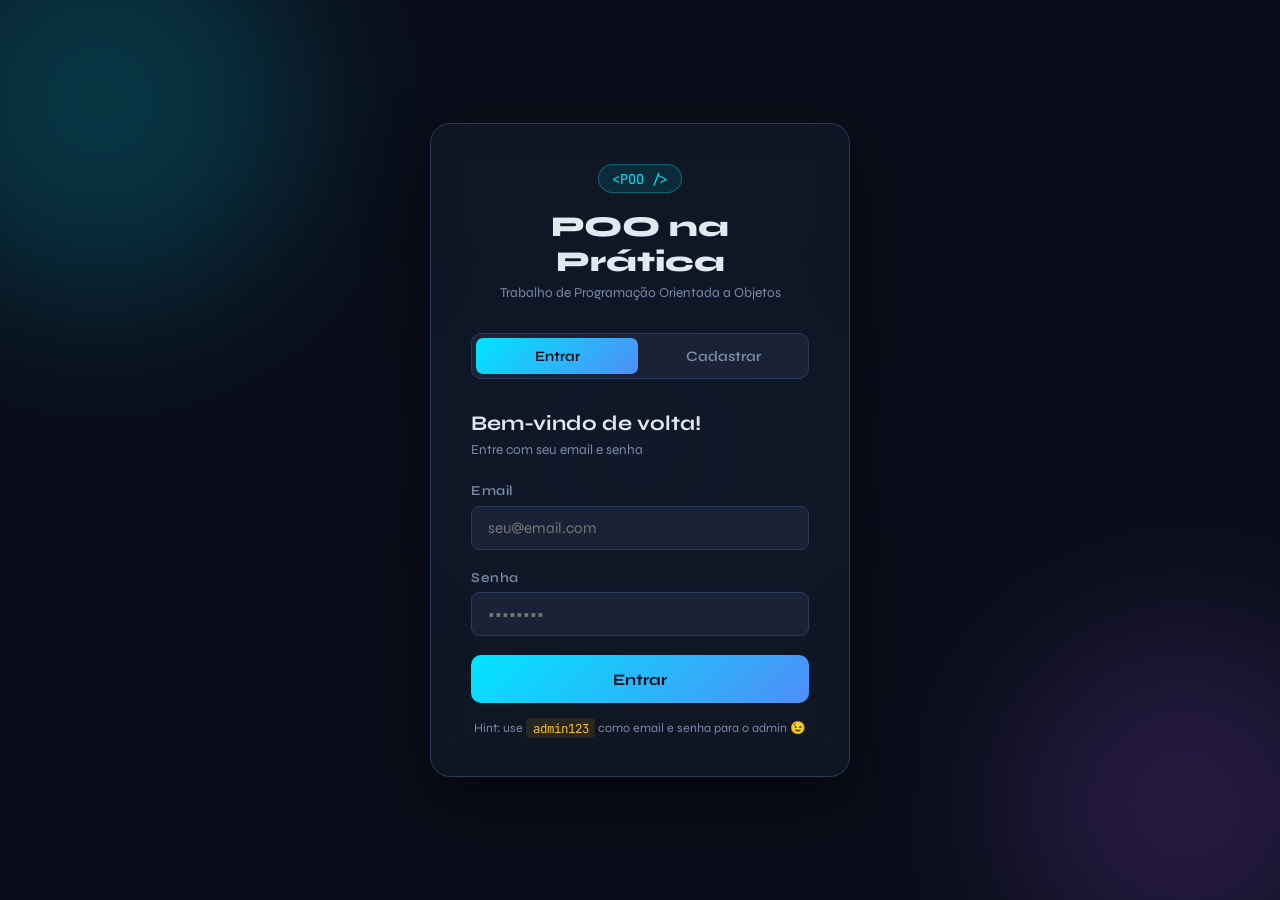
==== pages/cep.html @ 6787d283 "Adicionando as coisas" ====
<!DOCTYPE html>
<html lang="pt-BR">
<head>
  <meta charset="UTF-8" />
  <meta name="viewport" content="width=device-width, initial-scale=1.0"/>
  <title>POO na Prática | ViaCEP</title>
  <link rel="stylesheet" href="../css/global.css" />
  <link rel="stylesheet" href="../css/cep.css" />
  <link href="https://fonts.googleapis.com/css2?family=JetBrains+Mono:wght@400;700&family=Syne:wght@400;600;700;800&display=swap" rel="stylesheet"/>
</head>
<body>

  <!-- ===== MENU DE NAVEGAÇÃO ===== -->
  <nav class="navbar">
    <div class="nav-logo">&lt;POO /&gt;</div>
    <ul class="nav-links">
      <li><a href="conceitos.html">Conceitos</a></li>
      <li><a href="cep.html">ViaCEP</a></li>
      <li><a href="github.html">GitHub</a></li>
    </ul>
    <div class="nav-right">
      <span class="nav-user">👤 <span id="nav-usuario-nome"></span></span>
      <button class="btn-logout" onclick="fazerLogout()">Sair</button>
    </div>
  </nav>

  <!-- ===== CONTEÚDO PRINCIPAL ===== -->
  <main class="main-content">

    <div class="section-title">
      <div class="badge-green">API Externa</div>
      <h1>Busca de <span class="text-green">CEP</span></h1>
      <p>Consulte endereços pelo CEP usando a API gratuita do ViaCEP.</p>
    </div>

    <!-- ===== CARD DE BUSCA ===== -->
    <div class="busca-card">

      <!-- Explicação de como a API funciona (POO) -->
      <div class="api-info">
        <span class="api-badge">📡 API</span>
        <span>ViaCEP — <code>https://viacep.com.br/ws/{cep}/json/</code></span>
      </div>

      <!-- Campo de busca -->
      <div class="busca-form">
        <div class="input-cep-wrapper">
          <span class="input-icon">📮</span>
          <input
            type="text"
            id="input-cep"
            placeholder="Digite o CEP (ex: 01310-100)"
            maxlength="9"
            onkeyup="formatarCEP(this); if(event.key==='Enter') buscarCEP()"
          />
        </div>
        <button class="btn-buscar" onclick="buscarCEP()" id="btn-cep">
          Buscar
        </button>
      </div>

      <!-- Mensagem de erro -->
      <div class="mensagem" id="msg-cep"></div>

      <!-- Resultado da busca (começa oculto) -->
      <div class="resultado-cep hidden" id="resultado-cep">
        <div class="resultado-header">
          <span class="resultado-cep-numero" id="res-cep"></span>
          <span class="resultado-badge">✅ Encontrado</span>
        </div>
        <div class="endereco-grid">
          <div class="endereco-item">
            <span class="endereco-label">Logradouro</span>
            <span class="endereco-valor" id="res-logradouro"></span>
          </div>
          <div class="endereco-item">
            <span class="endereco-label">Bairro</span>
            <span class="endereco-valor" id="res-bairro"></span>
          </div>
          <div class="endereco-item">
            <span class="endereco-label">Cidade</span>
            <span class="endereco-valor" id="res-cidade"></span>
          </div>
          <div class="endereco-item">
            <span class="endereco-label">Estado</span>
            <span class="endereco-valor" id="res-estado"></span>
          </div>
          <div class="endereco-item">
            <span class="endereco-label">IBGE</span>
            <span class="endereco-valor" id="res-ibge"></span>
          </div>
          <div class="endereco-item">
            <span class="endereco-label">DDD</span>
            <span class="endereco-valor" id="res-ddd"></span>
          </div>
        </div>
      </div>

    </div>

    <!-- ===== HISTÓRICO DE BUSCAS ===== -->
    <div class="historico-section" id="historico-section" style="display:none">
      <h3>🕐 Buscas recentes</h3>
      <div class="historico-lista" id="historico-lista"></div>
    </div>

    <!-- ===== EXPLICAÇÃO DO CÓDIGO POO ===== -->
    <div class="explicacao-card">
      <h3>💡 Como o POO foi usado aqui?</h3>
      <p>
        Criamos uma classe <code>BuscaCEP</code> para organizar toda a lógica
        de busca. Ela guarda o histórico de pesquisas como atributo e tem
        métodos para buscar, formatar e exibir os resultados.
      </p>
      <div class="code-block" style="margin-top:1rem">
<span class="cm">// Classe que representa uma busca de CEP</span>
<span class="kw">class</span> <span class="fn">BuscaCEP</span> {
  <span class="kw">constructor</span>() {
    <span class="nb">this</span>.historico = []; <span class="cm">// guarda as buscas anteriores</span>
  }

  <span class="kw">async</span> <span class="fn">buscar</span>(cep) {
    <span class="kw">const</span> url      = <span class="str">`https://viacep.com.br/ws/${cep}/json/`</span>;
    <span class="kw">const</span> resposta = <span class="kw">await</span> <span class="fn">fetch</span>(url);     <span class="cm">// chama a API</span>
    <span class="kw">const</span> dados    = <span class="kw">await</span> resposta.<span class="fn">json</span>(); <span class="cm">// converte pra objeto</span>
    <span class="nb">this</span>.historico.<span class="fn">push</span>(cep);            <span class="cm">// registra no histórico</span>
    <span class="kw">return</span> dados;
  }
}
      </div>
    </div>

  </main>

  <footer class="footer">
    <p>© 2026 — Trabalho de Programação Orientada a Objetos</p>
  </footer>

  <script src="../js/Usuario.js"></script>
  <script src="../js/navbar.js"></script>
  <script src="../js/cep.js"></script>
</body>
</html>
---- css/global.css ----
/* =============================================
   global.css — Estilos compartilhados por todas
   as páginas do projeto
   ============================================= */

/* Importa as fontes do Google */
@import url('https://fonts.googleapis.com/css2?family=JetBrains+Mono:wght@400;700&family=Syne:wght@400;600;700;800&display=swap');

/* Variáveis de cor — mudar aqui afeta o site inteiro */
:root {
  --bg:        #0a0e1a;       /* fundo escuro principal */
  --bg2:       #111827;       /* fundo dos cards */
  --bg3:       #1a2235;       /* fundo de inputs */
  --border:    #2a3a5c;       /* cor das bordas */
  --text:      #e2e8f0;       /* texto principal */
  --text-muted:#7a8ba8;       /* texto secundário */
  --cyan:      #00e5ff;       /* destaque ciano */
  --blue:      #4f8ef7;       /* destaque azul */
  --purple:    #a855f7;       /* destaque roxo */
  --green:     #22d3a0;       /* destaque verde */
  --red:       #f87171;       /* erros */
  --yellow:    #fbbf24;       /* avisos */
  --radius:    12px;          /* arredondamento dos cards */
  --font-body: 'Syne', sans-serif;
  --font-code: 'JetBrains Mono', monospace;
}

/* Reset básico — zera margens e define box-sizing */
* {
  margin: 0;
  padding: 0;
  box-sizing: border-box;
}

/* Estilo geral do body */
body {
  font-family: var(--font-body);
  background-color: var(--bg);
  color: var(--text);
  min-height: 100vh;
  overflow-x: hidden;
}

/* Links sem sublinhado por padrão */
a {
  color: var(--cyan);
  text-decoration: none;
}
a:hover {
  text-decoration: underline;
}

/* ---- NAVBAR (menu de navegação) ---- */
.navbar {
  position: sticky;
  top: 0;
  z-index: 100;
  background: rgba(10, 14, 26, 0.92);
  backdrop-filter: blur(12px);
  border-bottom: 1px solid var(--border);
  padding: 0 2rem;
  display: flex;
  align-items: center;
  justify-content: space-between;
  height: 64px;
}

.navbar .nav-logo {
  font-family: var(--font-code);
  font-size: 1.1rem;
  color: var(--cyan);
  font-weight: 700;
  letter-spacing: 1px;
}

/* Links do menu */
.nav-links {
  display: flex;
  gap: 0.5rem;
  list-style: none;
}

.nav-links a {
  padding: 0.45rem 1rem;
  border-radius: 8px;
  font-size: 0.9rem;
  font-weight: 600;
  color: var(--text-muted);
  transition: all 0.2s;
}

.nav-links a:hover,
.nav-links a.active {
  background: rgba(0, 229, 255, 0.1);
  color: var(--cyan);
  text-decoration: none;
}

/* Botão de logout no canto direito */
.btn-logout {
  background: transparent;
  border: 1px solid var(--border);
  color: var(--text-muted);
  padding: 0.4rem 1rem;
  border-radius: 8px;
  cursor: pointer;
  font-family: var(--font-body);
  font-size: 0.85rem;
  transition: all 0.2s;
}
.btn-logout:hover {
  border-color: var(--red);
  color: var(--red);
}

/* ---- CONTEÚDO PRINCIPAL ---- */
.main-content {
  max-width: 1100px;
  margin: 0 auto;
  padding: 3rem 2rem;
}

/* ---- TÍTULO DE SEÇÃO ---- */
.section-title {
  text-align: center;
  margin-bottom: 3rem;
}
.section-title h1 {
  font-size: 2.4rem;
  font-weight: 800;
  margin-bottom: 0.5rem;
}
.section-title p {
  color: var(--text-muted);
  font-size: 1rem;
}

/* ---- CARDS GENÉRICOS ---- */
.card {
  background: var(--bg2);
  border: 1px solid var(--border);
  border-radius: var(--radius);
  padding: 1.8rem;
  transition: transform 0.2s, box-shadow 0.2s;
}
.card:hover {
  transform: translateY(-3px);
  box-shadow: 0 8px 32px rgba(0,0,0,0.3);
}

/* ---- BLOCOS DE CÓDIGO ---- */
.code-block {
  background: #0d1117;
  border: 1px solid var(--border);
  border-radius: 8px;
  padding: 1.2rem 1.5rem;
  font-family: var(--font-code);
  font-size: 0.85rem;
  line-height: 1.7;
  overflow-x: auto;
  margin-top: 1rem;
}

/* Cores para simular syntax highlighting */
.code-block .kw  { color: #ff7b72; }  /* palavras-chave: class, def, etc */
.code-block .fn  { color: #d2a8ff; }  /* funções e métodos */
.code-block .str { color: #a5d6ff; }  /* strings */
.code-block .cm  { color: #8b949e; }  /* comentários */
.code-block .nb  { color: #79c0ff; }  /* nomes built-in */

/* ---- BOTÃO PRIMÁRIO ---- */
.btn-primary {
  width: 100%;
  padding: 0.9rem;
  background: linear-gradient(135deg, var(--cyan), var(--blue));
  color: #0a0e1a;
  font-family: var(--font-body);
  font-weight: 700;
  font-size: 1rem;
  border: none;
  border-radius: 10px;
  cursor: pointer;
  transition: opacity 0.2s, transform 0.2s;
}
.btn-primary:hover {
  opacity: 0.88;
  transform: translateY(-1px);
}

/* ---- INPUTS ---- */
.input-group {
  margin-bottom: 1.2rem;
}
.input-group label {
  display: block;
  font-size: 0.85rem;
  font-weight: 600;
  color: var(--text-muted);
  margin-bottom: 0.4rem;
  letter-spacing: 0.5px;
}
.input-group input {
  width: 100%;
  padding: 0.75rem 1rem;
  background: var(--bg3);
  border: 1px solid var(--border);
  border-radius: 8px;
  color: var(--text);
  font-family: var(--font-body);
  font-size: 0.95rem;
  transition: border-color 0.2s;
  outline: none;
}
.input-group input:focus {
  border-color: var(--cyan);
}

/* ---- MENSAGENS DE ERRO E SUCESSO ---- */
.mensagem {
  padding: 0;
  margin-bottom: 0;
  font-size: 0.875rem;
  border-radius: 8px;
  overflow: hidden;
  max-height: 0;
  transition: max-height 0.3s, padding 0.3s, margin 0.3s;
}
.mensagem.erro {
  max-height: 80px;
  padding: 0.7rem 1rem;
  margin-bottom: 1rem;
  background: rgba(248, 113, 113, 0.12);
  border: 1px solid var(--red);
  color: var(--red);
}
.mensagem.sucesso {
  max-height: 80px;
  padding: 0.7rem 1rem;
  margin-bottom: 1rem;
  background: rgba(34, 211, 160, 0.12);
  border: 1px solid var(--green);
  color: var(--green);
}

/* ---- UTILITÁRIOS ---- */
.hidden { display: none !important; }
.text-cyan   { color: var(--cyan); }
.text-blue   { color: var(--blue); }
.text-purple { color: var(--purple); }
.text-green  { color: var(--green); }
---- css/cep.css ----
/* =============================================
   cep.css — Estilos da página ViaCEP
   ============================================= */

.badge-green {
  display: inline-block;
  font-family: var(--font-code);
  font-size: 0.8rem;
  color: var(--green);
  background: rgba(34, 211, 160, 0.1);
  border: 1px solid rgba(34, 211, 160, 0.3);
  padding: 0.3rem 0.9rem;
  border-radius: 20px;
  margin-bottom: 0.8rem;
  letter-spacing: 1px;
}

/* Card principal de busca */
.busca-card {
  background: var(--bg2);
  border: 1px solid var(--border);
  border-radius: var(--radius);
  padding: 2rem;
  margin-bottom: 2rem;
  max-width: 680px;
  margin-left: auto;
  margin-right: auto;
}

/* Linha de informação da API */
.api-info {
  display: flex;
  align-items: center;
  gap: 0.6rem;
  font-family: var(--font-code);
  font-size: 0.78rem;
  color: var(--text-muted);
  background: rgba(255,255,255,0.03);
  border: 1px solid var(--border);
  border-radius: 8px;
  padding: 0.6rem 1rem;
  margin-bottom: 1.5rem;
}
.api-badge {
  background: rgba(34,211,160,0.12);
  color: var(--green);
  border: 1px solid rgba(34,211,160,0.3);
  padding: 0.2rem 0.5rem;
  border-radius: 4px;
  font-size: 0.72rem;
}
.api-info code {
  color: var(--cyan);
  word-break: break-all;
}

/* Linha de busca (input + botão) */
.busca-form {
  display: flex;
  gap: 0.8rem;
  margin-bottom: 1rem;
}

.input-cep-wrapper {
  flex: 1;
  position: relative;
}
.input-icon {
  position: absolute;
  left: 0.9rem;
  top: 50%;
  transform: translateY(-50%);
  font-size: 1rem;
}
.input-cep-wrapper input {
  width: 100%;
  padding: 0.75rem 1rem 0.75rem 2.6rem;
  background: var(--bg3);
  border: 1px solid var(--border);
  border-radius: 8px;
  color: var(--text);
  font-family: var(--font-code);
  font-size: 1rem;
  outline: none;
  transition: border-color 0.2s;
  letter-spacing: 1px;
}
.input-cep-wrapper input:focus {
  border-color: var(--green);
}

.btn-buscar {
  padding: 0.75rem 1.8rem;
  background: linear-gradient(135deg, var(--green), #059669);
  color: #0a0e1a;
  border: none;
  border-radius: 8px;
  font-family: var(--font-body);
  font-weight: 700;
  font-size: 0.95rem;
  cursor: pointer;
  transition: opacity 0.2s, transform 0.2s;
  white-space: nowrap;
}
.btn-buscar:hover {
  opacity: 0.88;
  transform: translateY(-1px);
}
.btn-buscar:disabled {
  opacity: 0.5;
  cursor: not-allowed;
  transform: none;
}

/* Card de resultado */
.resultado-cep {
  margin-top: 1.5rem;
  background: var(--bg3);
  border: 1px solid var(--green);
  border-radius: 10px;
  overflow: hidden;
  animation: fadeIn 0.35s ease;
}

@keyframes fadeIn {
  from { opacity: 0; transform: translateY(10px); }
  to   { opacity: 1; transform: translateY(0); }
}

.resultado-header {
  display: flex;
  justify-content: space-between;
  align-items: center;
  padding: 1rem 1.5rem;
  border-bottom: 1px solid var(--border);
  background: rgba(34,211,160,0.06);
}
.resultado-cep-numero {
  font-family: var(--font-code);
  font-size: 1.1rem;
  font-weight: 700;
  color: var(--green);
  letter-spacing: 2px;
}
.resultado-badge {
  font-size: 0.8rem;
  color: var(--green);
  background: rgba(34,211,160,0.12);
  border: 1px solid rgba(34,211,160,0.3);
  padding: 0.25rem 0.7rem;
  border-radius: 20px;
}

/* Grid de informações do endereço */
.endereco-grid {
  display: grid;
  grid-template-columns: 1fr 1fr;
  gap: 0;
}
.endereco-item {
  padding: 0.9rem 1.5rem;
  border-right: 1px solid var(--border);
  border-bottom: 1px solid var(--border);
}
.endereco-item:nth-child(even) {
  border-right: none;
}
.endereco-label {
  display: block;
  font-size: 0.72rem;
  color: var(--text-muted);
  font-family: var(--font-code);
  text-transform: uppercase;
  letter-spacing: 1px;
  margin-bottom: 0.3rem;
}
.endereco-valor {
  display: block;
  font-size: 0.95rem;
  font-weight: 600;
  color: var(--text);
}

/* ---- HISTÓRICO ---- */
.historico-section {
  max-width: 680px;
  margin: 0 auto 2rem;
}
.historico-section h3 {
  font-size: 1rem;
  color: var(--text-muted);
  margin-bottom: 0.8rem;
}
.historico-lista {
  display: flex;
  flex-wrap: wrap;
  gap: 0.6rem;
}
.historico-item {
  background: var(--bg2);
  border: 1px solid var(--border);
  color: var(--text-muted);
  font-family: var(--font-code);
  font-size: 0.8rem;
  padding: 0.4rem 0.9rem;
  border-radius: 6px;
  cursor: pointer;
  transition: all 0.2s;
}
.historico-item:hover {
  border-color: var(--green);
  color: var(--green);
}
.historico-item strong {
  color: var(--text);
}

/* ---- CARD DE EXPLICAÇÃO POO ---- */
.explicacao-card {
  max-width: 680px;
  margin: 0 auto;
  background: var(--bg2);
  border: 1px solid var(--border);
  border-radius: var(--radius);
  padding: 2rem;
}
.explicacao-card h3 {
  font-size: 1.1rem;
  margin-bottom: 0.7rem;
}
.explicacao-card p {
  color: var(--text-muted);
  font-size: 0.9rem;
  line-height: 1.65;
}
.explicacao-card p code {
  font-family: var(--font-code);
  color: var(--cyan);
  background: rgba(0,229,255,0.08);
  padding: 0.1rem 0.4rem;
  border-radius: 4px;
}

/* ---- NAVBAR ---- */
.nav-right {
  display: flex;
  align-items: center;
  gap: 0.8rem;
}
.nav-user {
  font-size: 0.85rem;
  color: var(--text-muted);
}
.footer {
  text-align: center;
  padding: 2rem;
  color: var(--text-muted);
  font-size: 0.82rem;
  border-top: 1px solid var(--border);
}
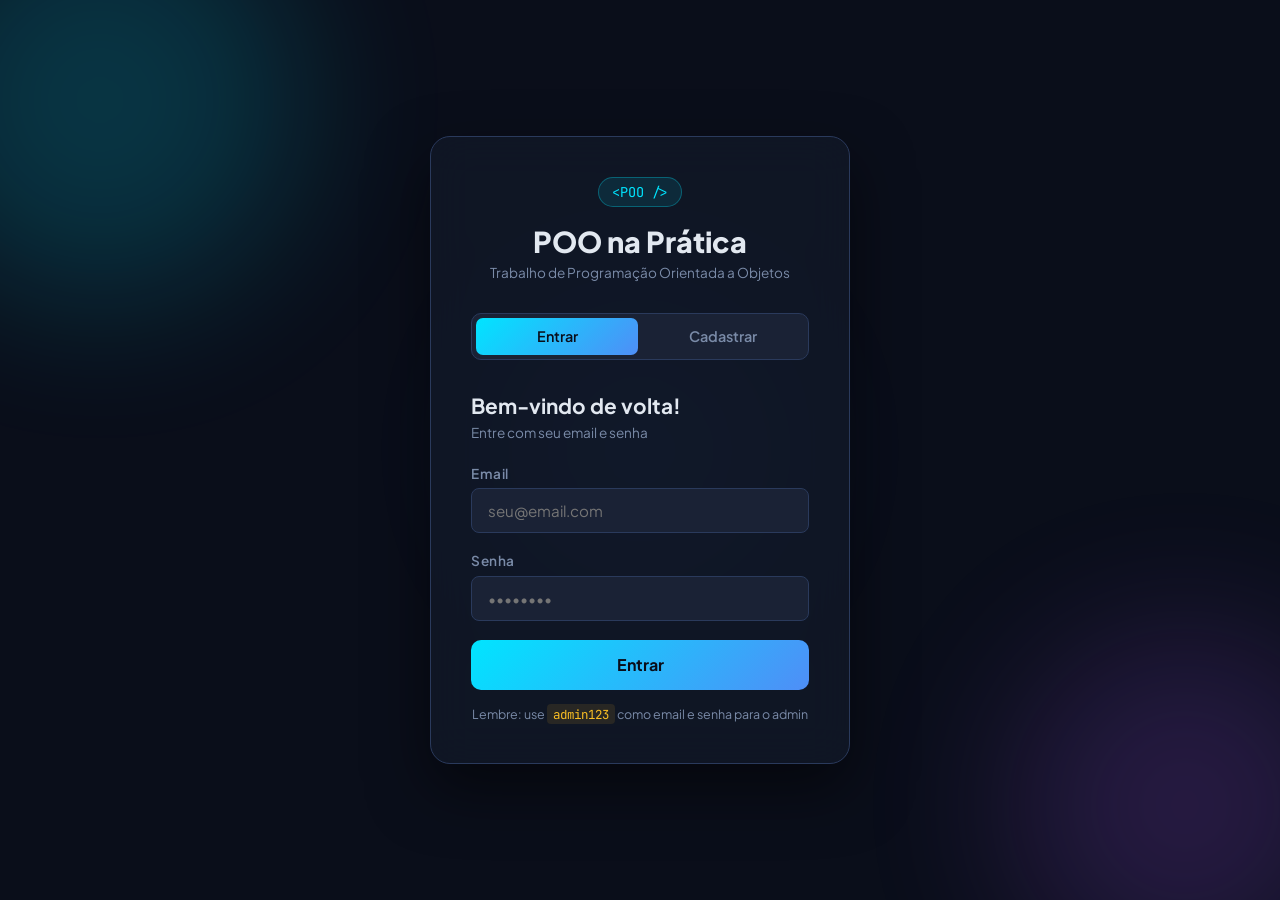
==== commit a0b3e5de: "Corrijindo um erro e mudando a fonte" ====
--- a/pages/cep.html
+++ b/pages/cep.html
@@ -6,7 +6,7 @@
   <title>POO na Prática | ViaCEP</title>
   <link rel="stylesheet" href="../css/global.css" />
   <link rel="stylesheet" href="../css/cep.css" />
-  <link href="https://fonts.googleapis.com/css2?family=JetBrains+Mono:wght@400;700&family=Syne:wght@400;600;700;800&display=swap" rel="stylesheet"/>
+  <link href="https://fonts.googleapis.com/css2?family=JetBrains+Mono:wght@400;700&family=Plus+Jakarta+Sans:wght@400;600;700;800&display=swap" rel="stylesheet"/>
 </head>
 <body>
 
@@ -140,4 +140,4 @@
   <script src="../js/navbar.js"></script>
   <script src="../js/cep.js"></script>
 </body>
-</html>
+</html>
--- a/css/global.css
+++ b/css/global.css
@@ -4,7 +4,7 @@
    ============================================= */
 
 /* Importa as fontes do Google */
-@import url('https://fonts.googleapis.com/css2?family=JetBrains+Mono:wght@400;700&family=Syne:wght@400;600;700;800&display=swap');
+@import url('https://fonts.googleapis.com/css2?family=JetBrains+Mono:wght@400;700&family=Plus+Jakarta+Sans:wght@400;600;700;800&display=swap');
 
 /* Variáveis de cor — mudar aqui afeta o site inteiro */
 :root {
@@ -21,7 +21,7 @@
   --red:       #f87171;       /* erros */
   --yellow:    #fbbf24;       /* avisos */
   --radius:    12px;          /* arredondamento dos cards */
-  --font-body: 'Syne', sans-serif;
+  --font-body: 'Plus Jakarta Sans', sans-serif;
   --font-code: 'JetBrains Mono', monospace;
 }
 
@@ -247,4 +247,4 @@
 .text-cyan   { color: var(--cyan); }
 .text-blue   { color: var(--blue); }
 .text-purple { color: var(--purple); }
-.text-green  { color: var(--green); }
+.text-green  { color: var(--green); }
